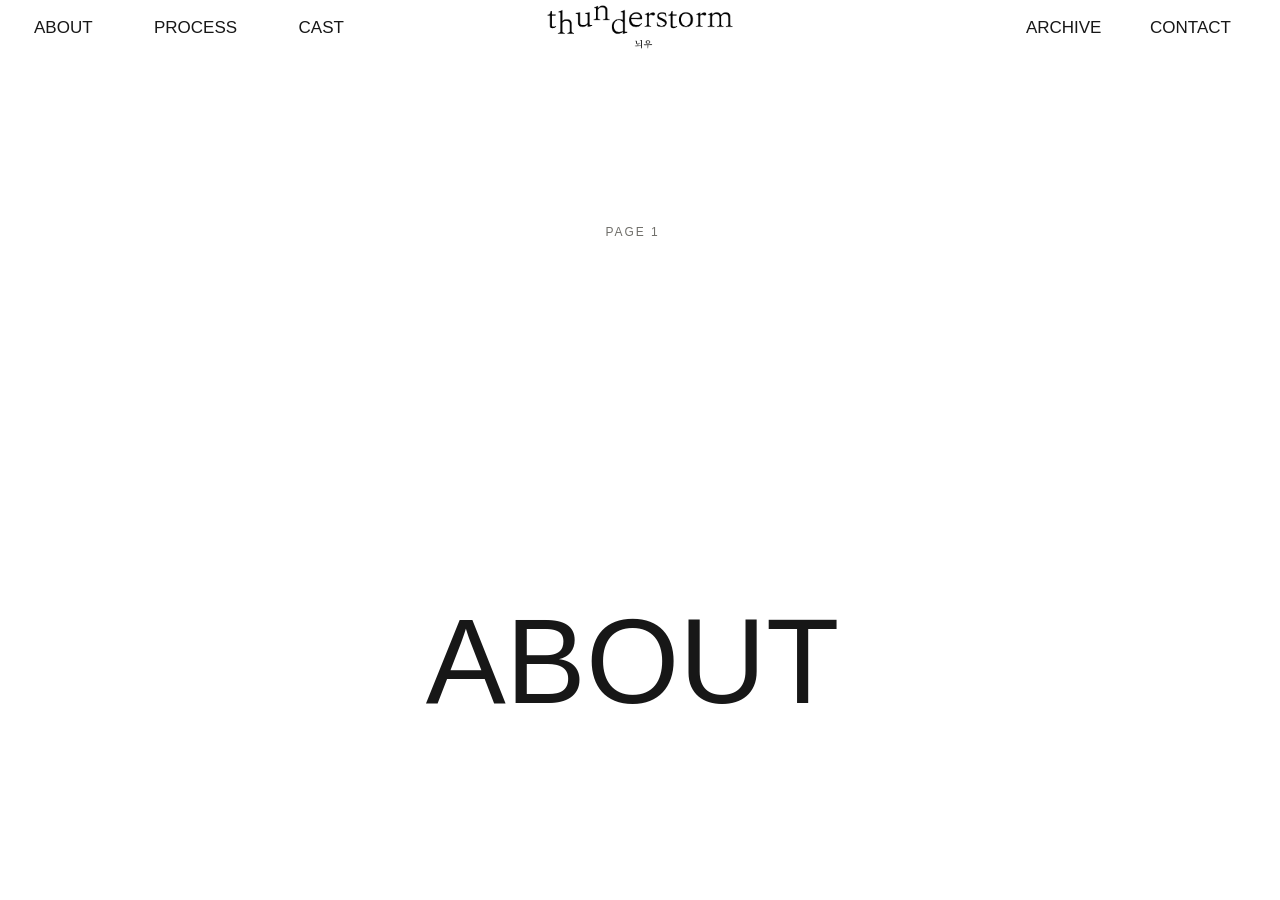
==== page1.html @ a6241298 "Add website files" ====
<!doctype html>
<html lang="ko">
  <head>
    <meta charset="UTF-8" />
    <meta name="viewport" content="width=device-width, initial-scale=1.0" />
    <title>연극 &lt;뇌우&gt;</title>
    <link rel="stylesheet" href="./styles.css" />
  </head>
  <body>
    <header class="site-header" aria-label="홈페이지 헤더">
      <nav class="header-nav header-nav-left" aria-label="주요 페이지">
        <a href="./page1.html">ABOUT</a>
        <a href="./page2.html">PROCESS</a>
        <a href="./page3.html">CAST</a>
      </nav>

      <a class="brand" href="./index.html" aria-label="연극 뇌우 홈">
        <img src="./assets/header-title.png" alt="thunderstorm 뇌우" />
      </a>

      <nav class="header-nav header-nav-right" aria-label="아카이브와 연락처">
        <a href="./page4.html">ARCHIVE</a>
        <a href="https://www.instagram.com/karts.thunderstorm?utm_source=ig_web_button_share_sheet&amp;igsh=ZDNlZDc0MzIxNw==" target="_blank" rel="noopener noreferrer">CONTACT</a>
      </nav>
    </header>

    <main class="subpage">
      <section class="subpage-title">
        <p>PAGE 1</p>
        <h1>ABOUT</h1>
      </section>
    </main>
      <script>
      const header = document.querySelector(".site-header");
      let lastScrollY = window.scrollY;

      window.addEventListener("scroll", () => {
        const currentScrollY = window.scrollY;
        const isScrollingDown = currentScrollY > lastScrollY;

        if (currentScrollY <= 8) {
          header.classList.remove("is-hidden");
        } else if (isScrollingDown && currentScrollY > 80) {
          header.classList.add("is-hidden");
        } else if (!isScrollingDown) {
          header.classList.remove("is-hidden");
        }

        lastScrollY = currentScrollY;
      }, { passive: true });
    </script>
  </body>
</html>
---- styles.css ----
:root {
  --paper: #ffffff;
  --ink: #171717;
  --muted: #706f6a;
  --line: rgba(23, 23, 23, 0.16);
  --veil: rgba(245, 245, 241, 0.55);
}

* {
  box-sizing: border-box;
}

html {
  scroll-behavior: smooth;
  scrollbar-gutter: stable;
}

body {
  margin: 0;
  background: #ffffff;
  color: var(--ink);
  font-family:
    "Helvetica Neue",
    Arial,
    "Apple SD Gothic Neo",
    "Noto Sans KR",
    sans-serif;
  letter-spacing: 0;
}

a {
  color: inherit;
  text-decoration: none;
}

.site-header {
  position: fixed;
  z-index: 50;
  top: 0;
  left: 0;
  display: flex;
  width: 100%;
  height: 54px;
  align-items: center;
  justify-content: center;
  padding: 4px 24px;
  background: #ffffff;
  transition: transform 420ms cubic-bezier(0.22, 1, 0.36, 1);
  will-change: transform;
}

.site-header.is-hidden {
  transform: translateY(-100%);
}

.header-nav {
  position: absolute;
  top: 50%;
  display: flex;
  align-items: center;
  gap: clamp(34px, 4.8vw, 76px);
  font-size: 17px;
  font-weight: 300;
  line-height: 1;
  letter-spacing: 0;
  transform: translateY(-50%);
}

.header-nav-left {
  left: 34px;
}

.header-nav-right {
  right: 34px;
  gap: clamp(28px, 3.8vw, 64px);
}

.header-nav a {
  position: relative;
  display: block;
}

.header-nav a::after {
  position: absolute;
  left: 0;
  bottom: -3px;
  width: 100%;
  height: 1px;
  content: "";
  background: currentColor;
  transform: scaleX(0);
  transform-origin: left center;
  transition: transform 240ms ease;
}

.header-nav a:hover::after,
.header-nav a:focus-visible::after {
  transform: scaleX(1);
}

.brand {
  position: fixed;
  z-index: 51;
  top: 27px;
  left: 50vw;
  display: inline-flex;
  align-items: center;
  justify-content: center;
  transform: translate(-50%, -50%);
}

.brand img {
  display: block;
  width: min(185px, 32vw);
  height: auto;
}

main {
  padding-top: 54px;
}

.hero {
  position: relative;
  display: grid;
  min-height: calc(100svh - 54px);
  grid-template-columns: repeat(3, 1fr);
  overflow: hidden;
  background: #d9d8d2;
}

.hero::after {
  display: none;
}

.hero-panel {
  position: relative;
  min-width: 0;
  min-height: calc(100svh - 54px);
  overflow: hidden;
  cursor: pointer;
}

.hero-panel img {
  width: 100%;
  height: 100%;
  display: block;
  object-fit: cover;
  filter: grayscale(1) contrast(0.94) brightness(0.92);
  transition: transform 700ms cubic-bezier(0.22, 1, 0.36, 1), filter 700ms cubic-bezier(0.22, 1, 0.36, 1);
}

.hero-panel:hover img,
.hero-panel:focus-visible img {
  transform: scale(1.08);
}

.hero-overlay {
  position: absolute;
  inset: 0;
  z-index: 2;
  display: flex;
  align-items: center;
  justify-content: center;
  gap: 28px;
  color: #ffffff;
  background: rgba(0, 0, 0, 0.7);
  opacity: 0;
  transition: opacity 420ms cubic-bezier(0.22, 1, 0.36, 1);
}

.hero-panel:hover .hero-overlay,
.hero-panel:focus-visible .hero-overlay {
  opacity: 1;
}

.hero-arrow {
  position: relative;
  display: block;
  width: min(250px, 42%);
  height: 1px;
  background: currentColor;
  transform: translateX(-16px);
  opacity: 0;
  transition: transform 520ms cubic-bezier(0.22, 1, 0.36, 1), opacity 420ms ease;
}

.hero-arrow::before,
.hero-arrow::after {
  position: absolute;
  right: -1px;
  width: 14px;
  height: 1px;
  content: "";
  background: currentColor;
  transform-origin: right center;
}

.hero-arrow::before {
  transform: rotate(38deg);
}

.hero-arrow::after {
  transform: rotate(-38deg);
}

.hero-title {
  display: block;
  min-width: 116px;
  font-size: 20px;
  font-weight: 400;
  line-height: 1;
  letter-spacing: 0;
  transform: translateY(8px);
  opacity: 0;
  transition: transform 520ms cubic-bezier(0.22, 1, 0.36, 1), opacity 420ms ease;
}

.hero-panel:hover .hero-arrow,
.hero-panel:focus-visible .hero-arrow {
  transform: translateX(0);
  opacity: 1;
}

.hero-panel:hover .hero-title,
.hero-panel:focus-visible .hero-title {
  transform: translateY(0);
  opacity: 1;
}

.hero-panel-left img {
  object-position: 50% 50%;
}

.hero-panel-center,
.hero-panel-right {
  border-left: 1px solid rgba(255, 255, 255, 0.42);
}

.hero-panel-center img {
  object-position: 48% 50%;
}

.hero-panel-right img {
  object-position: 50% 50%;
}

.intro {
  display: grid;
  grid-template-columns: minmax(0, 1.15fr) minmax(280px, 0.85fr);
  gap: 48px;
  padding: 96px 6vw 72px;
  border-bottom: 1px solid var(--line);
}

.section-kicker {
  margin: 0 0 18px;
  color: var(--muted);
  font-size: 13px;
  font-weight: 700;
  letter-spacing: 0.14em;
  text-transform: uppercase;
}

.intro h2 {
  max-width: 780px;
  margin: 0;
  font-family: Georgia, "Times New Roman", "Apple SD Gothic Neo", serif;
  font-size: clamp(32px, 5vw, 68px);
  font-weight: 500;
  line-height: 1.05;
}

.intro > p {
  margin: 6px 0 0;
  color: #3c3b37;
  font-size: 17px;
  line-height: 1.8;
}

.feature-grid {
  display: grid;
  grid-template-columns: repeat(3, minmax(0, 1fr));
  border-bottom: 1px solid var(--line);
}

.feature-grid article {
  min-height: 250px;
  padding: 28px;
  border-right: 1px solid var(--line);
}

.feature-grid article:last-child {
  border-right: 0;
}

.feature-grid span {
  color: var(--muted);
  font-family: Georgia, "Times New Roman", serif;
  font-size: 15px;
}

.feature-grid h3 {
  margin: 72px 0 12px;
  font-family: Georgia, "Times New Roman", serif;
  font-size: 30px;
  font-weight: 500;
}

.feature-grid p {
  max-width: 320px;
  margin: 0;
  color: #55534e;
  line-height: 1.65;
}

.subpage {
  min-height: 100svh;
  padding-top: 54px;
  background: #ffffff;
}

.subpage-title {
  display: grid;
  min-height: calc(100svh - 54px);
  place-items: center;
  text-align: center;
}

.subpage-title p {
  margin: 0 0 12px;
  color: var(--muted);
  font-size: 12px;
  letter-spacing: 0.16em;
}

.subpage-title h1 {
  margin: 0;
  font-size: clamp(48px, 10vw, 120px);
  font-weight: 400;
}

@media (max-width: 920px) {
  .site-header {
    height: 54px;
    padding: 4px 16px;
  }

  .header-nav {
    gap: 16px;
    font-size: 9px;
  }

  .header-nav-left {
    left: 14px;
  }

  .header-nav-right {
    right: 14px;
    gap: 12px;
  }

  .hero {
    min-height: calc(100svh - 54px);
    grid-template-columns: 1fr;
  }

  .hero-panel {
    min-height: 31svh;
  }

  .brand img {
    width: min(185px, 49vw);
  }

  .hero-panel-center,
  .hero-panel-right {
    border-left: 0;
    border-top: 1px solid rgba(255, 255, 255, 0.42);
  }

  .intro,
  .feature-grid {
    grid-template-columns: 1fr;
  }

  .intro {
    gap: 24px;
    padding: 72px 20px 56px;
  }

  .feature-grid article {
    min-height: 210px;
    border-right: 0;
    border-bottom: 1px solid var(--line);
  }
}
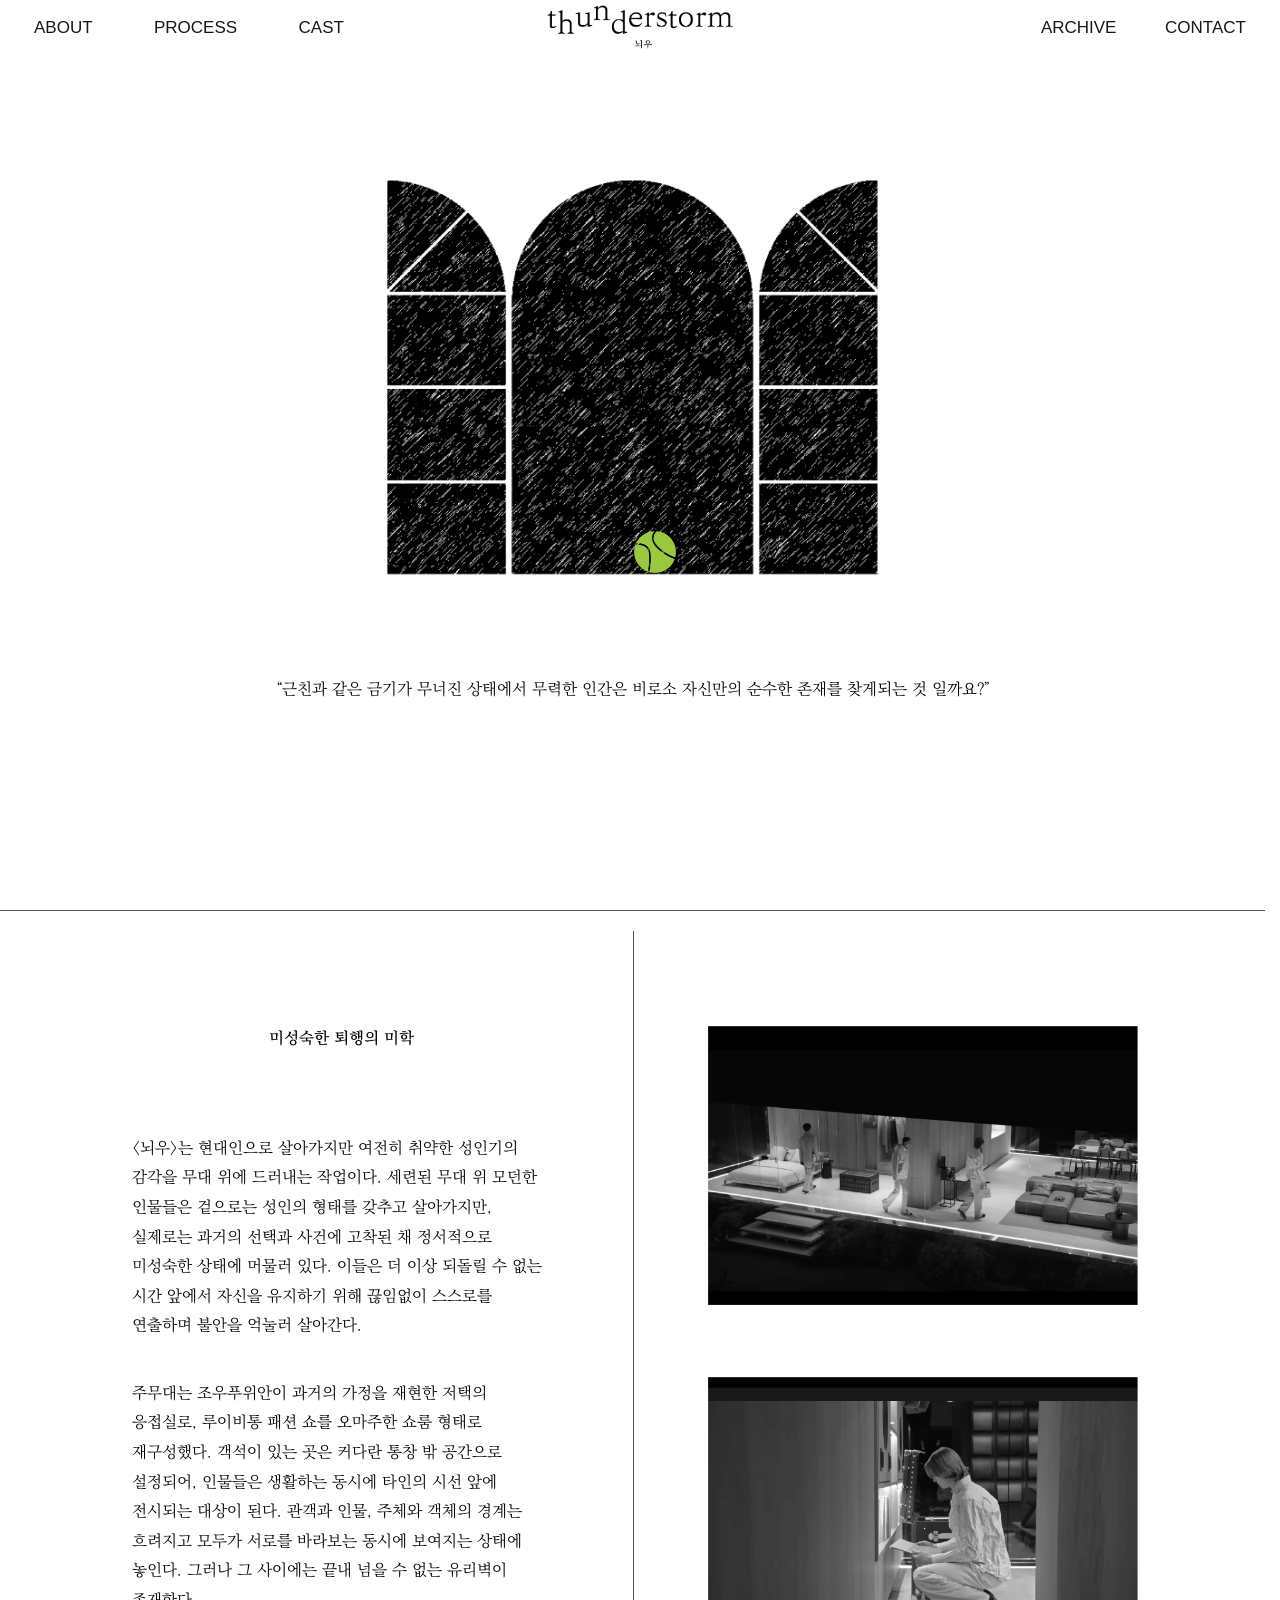
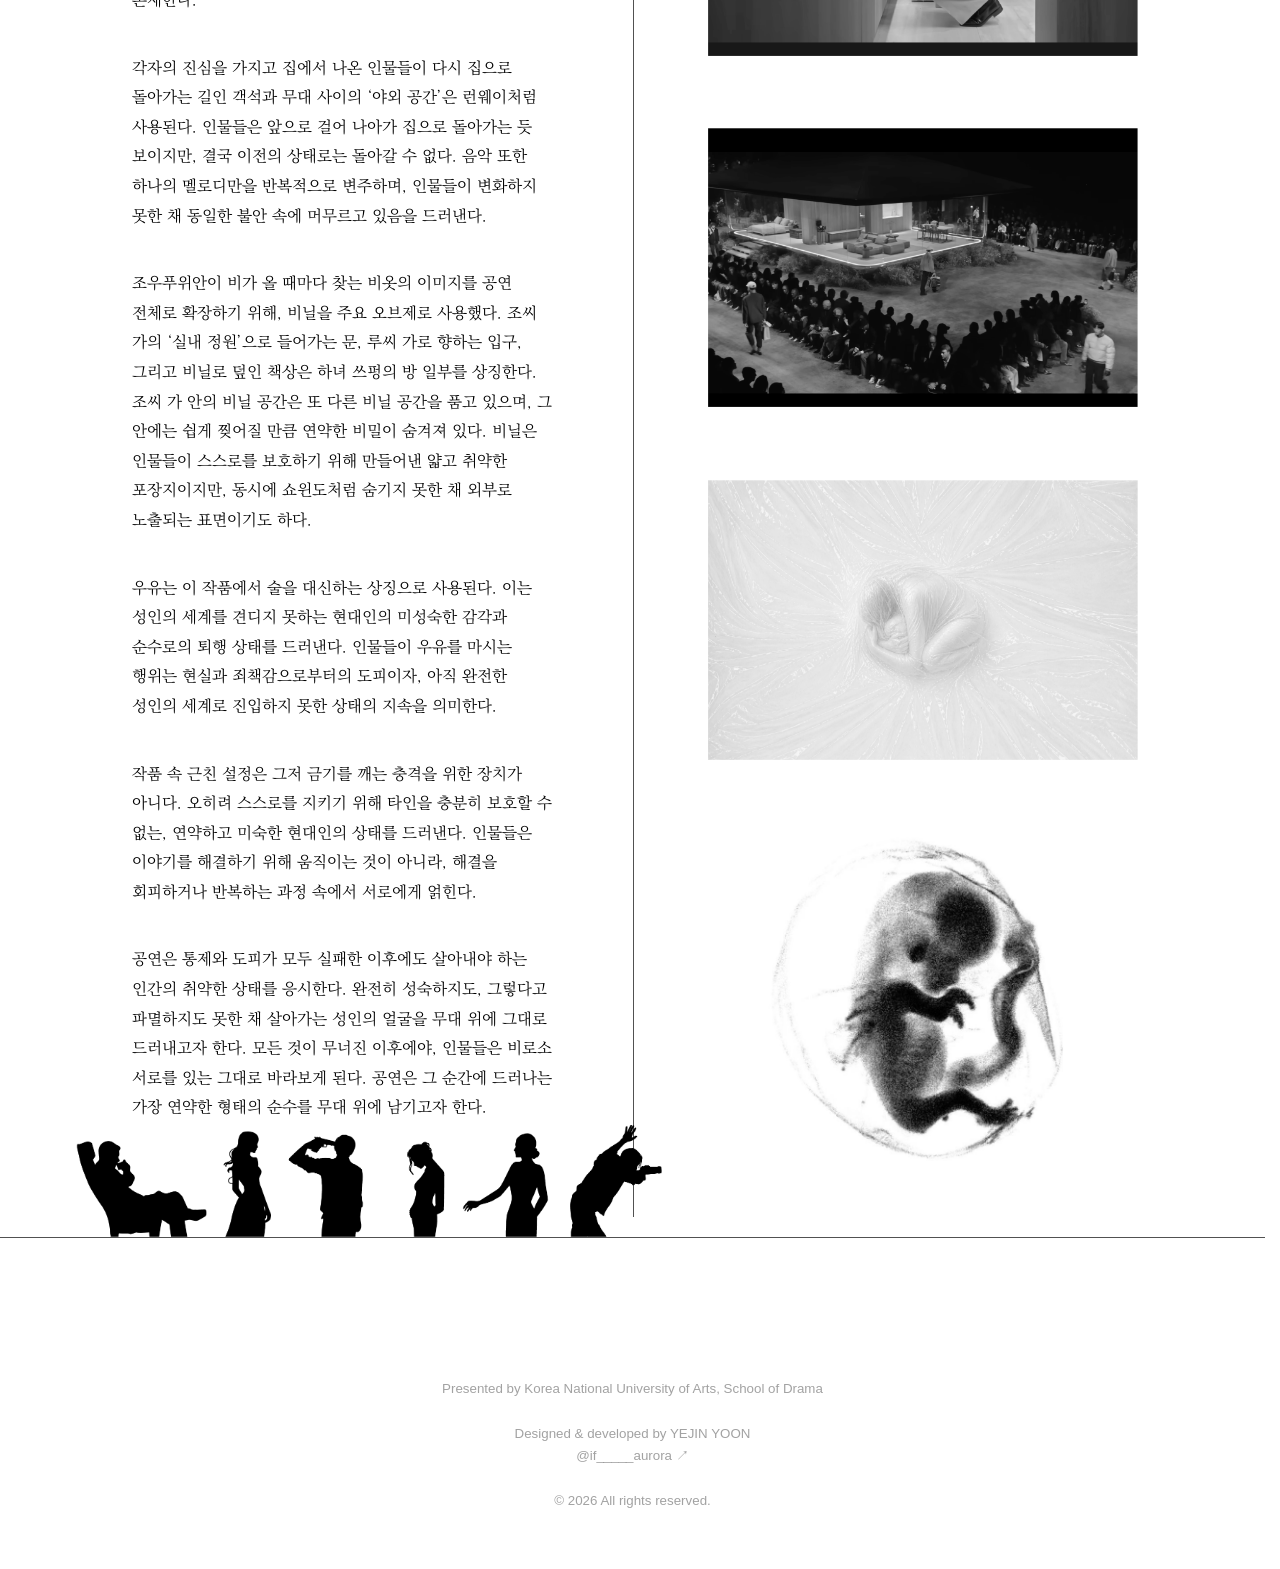
==== commit 8ad0bc10: "page1 done" ====
--- a/page1.html
+++ b/page1.html
@@ -24,12 +24,47 @@
       </nav>
     </header>
 
-    <main class="subpage">
-      <section class="subpage-title">
-        <p>PAGE 1</p>
-        <h1>ABOUT</h1>
+    <main class="about-page">
+      <section class="about-hero" aria-label="ABOUT 대표 이미지">
+        <div class="about-hero-stage">
+          <img class="about-window" src="./assets/page1/window.png" alt="검은 창문 그래픽" />
+          <img class="about-tennis-ball" src="./assets/page1/tennis-ball.png" alt="테니스공" />
+        </div>
+      </section>
+
+      <section class="about-question" aria-label="질문">
+        <p>“근친과 같은 금기가 무너진 상태에서 무력한 인간은 비로소 자신만의 순수한 존재를 찾게되는 것 일까요?”</p>
+      </section>
+
+      <section class="about-body" aria-label="미성숙한 퇴행의 미학">
+        <article class="about-text">
+          <h1>미성숙한 퇴행의 미학</h1>
+          <p>&lt;뇌우&gt;는 현대인으로 살아가지만 여전히 취약한 성인기의 감각을 무대 위에 드러내는 작업이다. 세련된 무대 위 모던한 인물들은 겉으로는 성인의 형태를 갖추고 살아가지만, 실제로는 과거의 선택과 사건에 고착된 채 정서적으로 미성숙한 상태에 머물러 있다. 이들은 더 이상 되돌릴 수 없는 시간 앞에서 자신을 유지하기 위해 끊임없이 스스로를 연출하며 불안을 억눌러 살아간다.</p>
+          <p>주무대는 조우푸위안이 과거의 가정을 재현한 저택의 응접실로, 루이비통 패션 쇼를 오마주한 쇼룸 형태로 재구성했다. 객석이 있는 곳은 커다란 통창 밖 공간으로 설정되어, 인물들은 생활하는 동시에 타인의 시선 앞에 전시되는 대상이 된다. 관객과 인물, 주체와 객체의 경계는 흐려지고 모두가 서로를 바라보는 동시에 보여지는 상태에 놓인다. 그러나 그 사이에는 끝내 넘을 수 없는 유리벽이 존재한다.</p>
+          <p>각자의 진심을 가지고 집에서 나온 인물들이 다시 집으로 돌아가는 길인 객석과 무대 사이의 ‘야외 공간’은 런웨이처럼 사용된다. 인물들은 앞으로 걸어 나아가 집으로 돌아가는 듯 보이지만, 결국 이전의 상태로는 돌아갈 수 없다. 음악 또한 하나의 멜로디만을 반복적으로 변주하며, 인물들이 변화하지 못한 채 동일한 불안 속에 머무르고 있음을 드러낸다.</p>
+          <p>조우푸위안이 비가 올 때마다 찾는 비옷의 이미지를 공연 전체로 확장하기 위해, 비닐을 주요 오브제로 사용했다. 조씨 가의 ‘실내 정원’으로 들어가는 문, 루씨 가로 향하는 입구, 그리고 비닐로 덮인 책상은 하녀 쓰펑의 방 일부를 상징한다. 조씨 가 안의 비닐 공간은 또 다른 비닐 공간을 품고 있으며, 그 안에는 쉽게 찢어질 만큼 연약한 비밀이 숨겨져 있다. 비닐은 인물들이 스스로를 보호하기 위해 만들어낸 얇고 취약한 포장지이지만, 동시에 쇼윈도처럼 숨기지 못한 채 외부로 노출되는 표면이기도 하다.</p>
+          <p>우유는 이 작품에서 술을 대신하는 상징으로 사용된다. 이는 성인의 세계를 견디지 못하는 현대인의 미성숙한 감각과 순수로의 퇴행 상태를 드러낸다. 인물들이 우유를 마시는 행위는 현실과 죄책감으로부터의 도피이자, 아직 완전한 성인의 세계로 진입하지 못한 상태의 지속을 의미한다.</p>
+          <p>작품 속 근친 설정은 그저 금기를 깨는 충격을 위한 장치가 아니다. 오히려 스스로를 지키기 위해 타인을 충분히 보호할 수 없는, 연약하고 미숙한 현대인의 상태를 드러낸다. 인물들은 이야기를 해결하기 위해 움직이는 것이 아니라, 해결을 회피하거나 반복하는 과정 속에서 서로에게 얽힌다.</p>
+          <p>공연은 통제와 도피가 모두 실패한 이후에도 살아내야 하는 인간의 취약한 상태를 응시한다. 완전히 성숙하지도, 그렇다고 파멸하지도 못한 채 살아가는 성인의 얼굴을 무대 위에 그대로 드러내고자 한다. 모든 것이 무너진 이후에야, 인물들은 비로소 서로를 있는 그대로 바라보게 된다. 공연은 그 순간에 드러나는 가장 연약한 형태의 순수를 무대 위에 남기고자 한다.</p>
+        </article>
+
+        <aside class="about-visuals" aria-label="페이지1 이미지 자료">
+          <img src="./assets/page1/runway-1.png" alt="무대 런웨이 이미지 1" />
+          <img src="./assets/page1/runway-2.png" alt="무대 런웨이 이미지 2" />
+          <img src="./assets/page1/runway-3.png" alt="무대 런웨이 이미지 3" />
+          <img src="./assets/page1/vinyl.png" alt="비닐 오브제 이미지" />
+          <img class="about-visual-fetus" src="./assets/page1/fetus.png" alt="태아 이미지" />
+        </aside>
+
+        <img class="about-people" src="./assets/page1/people.png" alt="인물 실루엣" />
       </section>
     </main>
+
+    <footer class="site-footer">
+      <p>Presented by Korea National University of Arts, School of Drama</p>
+      <p>Designed &amp; developed by YEJIN YOON<br /><a href="https://www.instagram.com/if_____aurora?utm_source=ig_web_button_share_sheet&amp;igsh=ZDNlZDc0MzIxNw==" target="_blank" rel="noopener noreferrer">@if_____aurora ↗</a></p>
+      <p>© 2026 All rights reserved.</p>
+    </footer>
       <script>
       const header = document.querySelector(".site-header");
       let lastScrollY = window.scrollY;
@@ -48,6 +83,45 @@
 
         lastScrollY = currentScrollY;
       }, { passive: true });
+
+      const pageOneBlurTargets = document.querySelectorAll(".about-window, .about-people");
+      const pageOneRevealTargets = document.querySelectorAll(".about-visuals img");
+      const pageOneSlowTargets = document.querySelectorAll(".about-question p");
+
+      pageOneBlurTargets.forEach((element) => {
+        element.classList.add("blur-reveal");
+      });
+
+      pageOneRevealTargets.forEach((element, index) => {
+        element.classList.add("reveal-text");
+        element.style.setProperty("--reveal-delay", Math.min(index * 60, 220) + "ms");
+      });
+
+      pageOneSlowTargets.forEach((element) => {
+        element.classList.add("slow-reveal");
+      });
+
+      if ("IntersectionObserver" in window) {
+        const pageOneRevealObserver = new IntersectionObserver((entries) => {
+          entries.forEach((entry) => {
+            if (entry.isIntersecting) {
+              entry.target.classList.add("is-visible");
+              pageOneRevealObserver.unobserve(entry.target);
+            }
+          });
+        }, {
+          threshold: 0.18,
+          rootMargin: "0px 0px -8% 0px",
+        });
+
+        pageOneBlurTargets.forEach((element) => pageOneRevealObserver.observe(element));
+        pageOneRevealTargets.forEach((element) => pageOneRevealObserver.observe(element));
+        pageOneSlowTargets.forEach((element) => pageOneRevealObserver.observe(element));
+      } else {
+        pageOneBlurTargets.forEach((element) => element.classList.add("is-visible"));
+        pageOneRevealTargets.forEach((element) => element.classList.add("is-visible"));
+        pageOneSlowTargets.forEach((element) => element.classList.add("is-visible"));
+      }
     </script>
   </body>
 </html>
--- a/styles.css
+++ b/styles.css
@@ -1,9 +1,34 @@
+@font-face {
+  font-family: "KoPub Batang";
+  src: url("assets/fonts/KoPubBatangPro-Light.otf") format("opentype");
+  font-weight: 300;
+  font-style: normal;
+  font-display: swap;
+}
+
+@font-face {
+  font-family: "KoPub Batang";
+  src: url("assets/fonts/KoPubBatangPro-Medium.otf") format("opentype");
+  font-weight: 400;
+  font-style: normal;
+  font-display: swap;
+}
+
+@font-face {
+  font-family: "KoPub Batang";
+  src: url("assets/fonts/KoPubBatangPro-Bold.otf") format("opentype");
+  font-weight: 700;
+  font-style: normal;
+  font-display: swap;
+}
+
 :root {
   --paper: #ffffff;
   --ink: #171717;
   --muted: #706f6a;
   --line: rgba(23, 23, 23, 0.16);
   --veil: rgba(245, 245, 241, 0.55);
+  --site-cursor: url("data:image/svg+xml,%3Csvg xmlns=%27http://www.w3.org/2000/svg%27 width=%2722%27 height=%2722%27 viewBox=%270 0 22 22%27%3E%3Ccircle cx=%2711%27 cy=%2711%27 r=%278%27 fill=%27%23b8ed14%27/%3E%3C/svg%3E") 11 11, auto;
 }
 
 * {
@@ -11,12 +36,18 @@
 }
 
 html {
+  width: 100%;
+  max-width: 100%;
+  overflow-x: hidden;
   scroll-behavior: smooth;
   scrollbar-gutter: stable;
 }
 
 body {
+  width: 100%;
+  max-width: 100%;
   margin: 0;
+  overflow-x: hidden;
   background: #ffffff;
   color: var(--ink);
   font-family:
@@ -31,6 +62,19 @@
 a {
   color: inherit;
   text-decoration: none;
+}
+
+p {
+  word-break: keep-all;
+  overflow-wrap: break-word;
+}
+
+html,
+body,
+a,
+button,
+.hero-panel {
+  cursor: var(--site-cursor);
 }
 
 .site-header {
@@ -137,7 +181,6 @@
   min-width: 0;
   min-height: calc(100svh - 54px);
   overflow: hidden;
-  cursor: pointer;
 }
 
 .hero-panel img {
@@ -244,73 +287,402 @@
   object-position: 50% 50%;
 }
 
-.intro {
+.home-quote {
   display: grid;
-  grid-template-columns: minmax(0, 1.15fr) minmax(280px, 0.85fr);
+  min-height: 82svh;
+  place-items: center;
+  padding: 120px 24px;
+  background: #ffffff;
+  text-align: center;
+}
+
+.home-quote p {
+  margin: 0;
+  color: #343434;
+  font-family: "KoPub Batang", "KoPub Batang Pro", "Noto Serif KR", serif;
+  font-size: 12pt;
+  font-weight: 300;
+  line-height: 1.7;
+}
+
+.ink-reveal {
+  opacity: 0;
+  filter: blur(18px) contrast(1.25);
+  transform: scale(0.985);
+  text-shadow: 0 0 26px rgba(52, 52, 52, 0.55);
+  transition:
+    opacity 4200ms cubic-bezier(0.16, 1, 0.3, 1),
+    filter 5200ms cubic-bezier(0.16, 1, 0.3, 1),
+    transform 5200ms cubic-bezier(0.16, 1, 0.3, 1),
+    text-shadow 5200ms cubic-bezier(0.16, 1, 0.3, 1);
+  will-change: opacity, filter, transform, text-shadow;
+}
+
+.ink-reveal.is-visible {
+  opacity: 1;
+  filter: blur(0) contrast(1);
+  transform: scale(1);
+  text-shadow: 0 0 0 rgba(52, 52, 52, 0);
+}
+
+.retriever-section {
+  overflow: hidden;
+  position: relative;
+  padding: 72px 0;
+  border-top: 1px solid rgba(23, 23, 23, 0.75);
+  border-bottom: 1px solid rgba(23, 23, 23, 0.75);
+  background: #ffffff;
+}
+
+.retriever-marquee {
+  overflow: hidden;
+  width: 100%;
+}
+
+.retriever-track {
+  --retriever-gap: clamp(36px, 6vw, 96px);
+  display: flex;
+  width: max-content;
+  align-items: center;
+  gap: var(--retriever-gap);
+  transform: translateX(0);
+  will-change: transform;
+}
+
+.retriever-group {
+  display: contents;
+}
+
+.retriever-track img {
+  display: block;
+  width: auto;
+  height: clamp(180px, 22vw, 310px);
+  object-fit: contain;
+  flex: 0 0 auto;
+}
+
+.retriever-note {
+  position: absolute;
+  left: 24px;
+  bottom: 12px;
+  width: auto;
+  margin: 0;
+  padding: 0;
+  color: rgba(23, 23, 23, 0.5);
+  font-family: "Helvetica Neue", Arial, "Apple SD Gothic Neo", "Noto Sans KR", sans-serif;
+  font-size: 8pt;
+  font-weight: 300;
+  line-height: 1.5;
+  text-align: left;
+}
+
+.performance-section {
+  padding: 170px 0 96px;
+  background: #ffffff;
+}
+
+.performance-card {
+  width: 100%;
+  margin: 0;
+  padding: 0;
+  border-radius: 0;
+  background: transparent;
+  color: #000000;
+  font-family: "KoPub Batang", "KoPub Batang Pro", "Noto Serif KR", serif;
+  font-size: 12pt;
+  font-weight: 300;
+  line-height: 1.6;
+  text-align: center;
+}
+
+.performance-card h2,
+.performance-card h3,
+.performance-card p {
+  margin: 0;
+  font: inherit;
+  color: inherit;
+}
+
+.performance-card h2 {
+  margin-bottom: 86px;
+  font-size: calc(1em + 1.5pt);
+}
+
+.blur-reveal {
+  opacity: 0;
+  filter: blur(18px);
+  transition:
+    opacity 1800ms cubic-bezier(0.22, 1, 0.36, 1),
+    filter 2200ms cubic-bezier(0.22, 1, 0.36, 1);
+  will-change: opacity, filter;
+}
+
+.blur-reveal.is-visible {
+  opacity: 1;
+  filter: blur(0);
+}
+
+.slow-reveal {
+  opacity: 0;
+  filter: blur(8px);
+  transform: translateY(14px);
+  transition:
+    opacity 2200ms cubic-bezier(0.16, 1, 0.3, 1),
+    filter 2600ms cubic-bezier(0.16, 1, 0.3, 1),
+    transform 2600ms cubic-bezier(0.16, 1, 0.3, 1);
+  will-change: opacity, filter, transform;
+}
+
+.slow-reveal.is-visible {
+  opacity: 1;
+  filter: blur(0);
+  transform: translateY(0);
+}
+
+.reveal-text {
+  opacity: 0;
+  filter: blur(4px);
+  transform: translateY(22px);
+  transition:
+    opacity 900ms cubic-bezier(0.22, 1, 0.36, 1),
+    filter 900ms cubic-bezier(0.22, 1, 0.36, 1),
+    transform 900ms cubic-bezier(0.22, 1, 0.36, 1);
+  transition-delay: var(--reveal-delay, 0ms);
+  will-change: opacity, filter, transform;
+}
+
+.reveal-text.is-visible {
+  opacity: 1;
+  filter: blur(0);
+  transform: translateY(0);
+}
+
+@media (prefers-reduced-motion: reduce) {
+  .reveal-text {
+    opacity: 1;
+    filter: none;
+    transform: none;
+    transition: none;
+  }
+
+
+  .slow-reveal {
+    opacity: 1;
+    filter: none;
+    transform: none;
+    transition: none;
+  }
+
+  .blur-reveal {
+    opacity: 1;
+    filter: none;
+    transition: none;
+  }
+
+  .ink-reveal {
+    opacity: 1;
+    filter: none;
+    transform: none;
+    text-shadow: none;
+    transition: none;
+  }
+
+}
+
+.info-list {
+  display: grid;
+  width: min(680px, 100%);
+  margin: 0 auto;
   gap: 48px;
-  padding: 96px 6vw 72px;
-  border-bottom: 1px solid var(--line);
-}
-
-.section-kicker {
-  margin: 0 0 18px;
-  color: var(--muted);
-  font-size: 13px;
-  font-weight: 700;
-  letter-spacing: 0.14em;
-  text-transform: uppercase;
-}
-
-.intro h2 {
-  max-width: 780px;
+}
+
+.info-row {
+  display: grid;
+  grid-template-columns: 170px minmax(0, 1fr);
+  gap: 48px;
+  text-align: left;
+}
+
+.info-row > p {
+  justify-self: start;
+}
+
+.mobile-only {
+  display: none;
+}
+
+.runtime-lines {
+  width: max-content;
+  justify-self: center;
+  text-align: right;
+}
+
+.ticket-info {
+  width: min(760px, 100%);
+  margin: 190px auto 0;
+  text-align: center;
+}
+
+.ticket-info h2 {
+  margin-bottom: 54px;
+  text-align: center;
+}
+
+.ticket-info h3 {
+  margin-bottom: 48px;
+  text-align: center;
+}
+
+.ticket-info p + p {
+  margin-top: 34px;
+}
+
+.performance-card {
+  padding: 0;
+  border-radius: 0;
+  background: transparent;
+}
+
+.performance-layout {
+  display: grid;
+  grid-template-columns: minmax(300px, 0.95fr) minmax(420px, 1fr);
+  align-items: stretch;
+  border-top: 1px solid rgba(23, 23, 23, 0.75);
+}
+
+.performance-layout-bottom {
+  border-bottom: 0;
+}
+
+.poster-frame {
+  display: flex;
+  min-width: 0;
   margin: 0;
-  font-family: Georgia, "Times New Roman", "Apple SD Gothic Neo", serif;
-  font-size: clamp(32px, 5vw, 68px);
-  font-weight: 500;
-  line-height: 1.05;
-}
-
-.intro > p {
-  margin: 6px 0 0;
-  color: #3c3b37;
-  font-size: 17px;
-  line-height: 1.8;
-}
-
-.feature-grid {
-  display: grid;
-  grid-template-columns: repeat(3, minmax(0, 1fr));
-  border-bottom: 1px solid var(--line);
-}
-
-.feature-grid article {
-  min-height: 250px;
-  padding: 28px;
-  border-right: 1px solid var(--line);
-}
-
-.feature-grid article:last-child {
-  border-right: 0;
-}
-
-.feature-grid span {
-  color: var(--muted);
-  font-family: Georgia, "Times New Roman", serif;
-  font-size: 15px;
-}
-
-.feature-grid h3 {
-  margin: 72px 0 12px;
-  font-family: Georgia, "Times New Roman", serif;
-  font-size: 30px;
-  font-weight: 500;
-}
-
-.feature-grid p {
-  max-width: 320px;
+  padding: clamp(42px, 5vw, 72px) clamp(28px, 5vw, 72px);
+  align-items: center;
+  justify-content: center;
+}
+
+.poster-frame img {
+  display: block;
+  width: min(82%, 520px);
+  height: auto;
+}
+
+.performance-info-panel,
+.poster-frame-right,
+.synopsis-info {
+  position: relative;
+}
+
+.performance-info-panel::before,
+.poster-frame-right::before,
+.synopsis-info::before {
+  content: "";
+  position: absolute;
+  top: 20px;
+  bottom: 20px;
+  left: 0;
+  width: 1px;
+  background: rgba(23, 23, 23, 0.75);
+  pointer-events: none;
+}
+
+.performance-info-panel {
+  display: flex;
+  flex-direction: column;
+  justify-content: center;
+  padding: clamp(56px, 7vw, 100px) clamp(28px, 5vw, 72px);
+}
+
+.performance-info-panel h2 {
+  text-align: center;
+}
+
+.ticket-info {
+  display: flex;
+  width: auto;
   margin: 0;
-  color: #55534e;
-  line-height: 1.65;
+  flex-direction: column;
+  justify-content: center;
+  padding: clamp(64px, 8vw, 120px) clamp(28px, 6vw, 82px);
+  text-align: center;
+}
+
+.poster-frame-right img {
+  width: min(76%, 500px);
+}
+
+.synopsis-layout {
+  border-bottom: 1px solid rgba(23, 23, 23, 0.75);
+}
+
+.synopsis-info {
+  display: flex;
+  flex-direction: column;
+  justify-content: center;
+  padding: clamp(72px, 8vw, 120px) clamp(32px, 6vw, 92px);
+  text-align: left;
+}
+
+.synopsis-info h2 {
+  margin-bottom: 72px;
+  text-align: center;
+}
+
+.synopsis-info p {
+  width: min(680px, 100%);
+  margin-right: auto;
+  margin-left: auto;
+  line-height: 2;
+}
+
+.synopsis-info p + p {
+  margin-top: 54px;
+}
+
+.moving-poster-panel {
+  display: flex;
+  align-items: center;
+  justify-content: center;
+  padding: clamp(64px, 7vw, 112px) clamp(28px, 5vw, 72px);
+}
+
+.moving-poster-video {
+  display: block;
+  width: min(76%, 500px);
+  height: auto;
+  background: #b8ed14;
+  object-fit: contain;
+}
+
+.site-footer {
+  padding: 140px 24px 56px;
+  background: #ffffff;
+  color: rgba(23, 23, 23, 0.4);
+  font-family: "Helvetica Neue", Arial, "Apple SD Gothic Neo", "Noto Sans KR", sans-serif;
+  font-size: 10pt;
+  font-weight: 300;
+  line-height: 1.7;
+  text-align: center;
+}
+
+.site-footer p {
+  margin: 0;
+}
+
+.site-footer p + p {
+  margin-top: 22px;
+}
+
+.site-footer a {
+  text-decoration: none;
+}
+
+.site-footer a:hover,
+.site-footer a:focus-visible {
+  text-decoration: underline;
+  text-underline-offset: 4px;
 }
 
 .subpage {
@@ -339,37 +711,226 @@
   font-weight: 400;
 }
 
+.about-page {
+  min-height: 100svh;
+  background: #ffffff;
+  color: #000000;
+  font-family: "KoPub Batang", "KoPub Batang Pro", "Noto Serif KR", serif;
+  font-size: 12pt;
+  font-weight: 300;
+  line-height: 1.85;
+}
+
+.about-hero {
+  display: flex;
+  min-height: clamp(360px, 45vw, 620px);
+  align-items: center;
+  justify-content: center;
+  padding: clamp(64px, 8vw, 110px) 24px 52px;
+  border-bottom: 0;
+}
+
+.about-hero-stage {
+  position: relative;
+  width: min(540px, 58vw);
+}
+
+.about-window {
+  display: block;
+  width: 100%;
+  height: auto;
+}
+
+.about-tennis-ball {
+  position: absolute;
+  right: 42%;
+  bottom: 5.8%;
+  display: block;
+  width: min(42px, 7.5vw);
+  height: auto;
+  transform: translateY(-580px) rotate(-40deg);
+  animation: tennis-fall 2100ms linear 360ms forwards;
+  will-change: transform;
+}
+
+@keyframes tennis-fall {
+  0% {
+    transform: translateY(-640px) rotate(-42deg);
+  }
+
+  58% {
+    transform: translateY(0) rotate(0deg);
+    animation-timing-function: cubic-bezier(0.12, 0.76, 0.34, 1);
+  }
+
+  68% {
+    transform: translateY(-18px) rotate(-8deg);
+  }
+
+  76% {
+    transform: translateY(0) rotate(0deg);
+  }
+
+  84% {
+    transform: translateY(-9px) rotate(5deg);
+  }
+
+  91% {
+    transform: translateY(0) rotate(0deg);
+  }
+
+  96% {
+    transform: translateY(-4px) rotate(-2deg);
+  }
+
+  100% {
+    transform: translateY(0) rotate(0deg);
+  }
+}
+
+.about-body {
+  position: relative;
+  display: grid;
+  grid-template-columns: minmax(320px, 1fr) minmax(300px, 1fr);
+  gap: clamp(60px, 8vw, 130px);
+  padding: clamp(86px, 9vw, 140px) clamp(48px, 8vw, 140px) 76px;
+  border-bottom: 1px solid rgba(23, 23, 23, 0.75);
+}
+
+.about-body::before {
+  content: "";
+  position: absolute;
+  top: 20px;
+  bottom: 20px;
+  left: 50%;
+  width: 1px;
+  background: rgba(23, 23, 23, 0.75);
+  pointer-events: none;
+}
+
+.about-text {
+  width: min(420px, 100%);
+  justify-self: center;
+}
+
+.about-text h1 {
+  width: 100%;
+  margin: 0 0 84px;
+  font: inherit;
+  font-weight: 400;
+  line-height: 1.5;
+  text-align: center;
+}
+
+.about-text p {
+  margin: 0;
+  text-align: left;
+}
+
+.about-text p + p {
+  margin-top: 38px;
+}
+
+.about-visuals {
+  display: grid;
+  width: min(430px, 100%);
+  align-self: center;
+  justify-self: center;
+  gap: 72px;
+}
+
+.about-visuals img {
+  display: block;
+  width: 100%;
+  height: auto;
+}
+
+.about-visual-fetus {
+  width: min(78%, 330px) !important;
+  justify-self: center;
+}
+
+.about-people {
+  position: absolute;
+  left: clamp(48px, 6vw, 112px);
+  bottom: 0;
+  display: block;
+  width: min(585px, 51vw);
+  height: auto;
+}
+
+.about-question {
+  display: flex;
+  min-height: 260px;
+  align-items: flex-start;
+  justify-content: center;
+  padding: 24px 24px 128px;
+  border-bottom: 1px solid rgba(23, 23, 23, 0.75);
+  text-align: center;
+}
+
+.about-question p {
+  position: relative;
+  top: 0;
+  width: min(860px, 100%);
+  margin: 0;
+}
+
 @media (max-width: 920px) {
   .site-header {
-    height: 54px;
-    padding: 4px 16px;
+    display: grid;
+    height: 132px;
+    grid-template-columns: repeat(5, auto);
+    grid-template-rows: 70px 42px;
+    align-content: center;
+    justify-content: center;
+    column-gap: clamp(18px, 5.4vw, 34px);
+    row-gap: 2px;
+    padding: 10px 14px 8px;
+  }
+
+  .brand {
+    position: static;
+    grid-column: 1 / -1;
+    grid-row: 1;
+    transform: none;
+  }
+
+  .brand img {
+    width: min(175px, 46vw);
   }
 
   .header-nav {
-    gap: 16px;
-    font-size: 9px;
-  }
-
-  .header-nav-left {
-    left: 14px;
-  }
-
-  .header-nav-right {
-    right: 14px;
-    gap: 12px;
+    position: static;
+    grid-row: 2;
+    display: contents;
+    font-size: 10.5px;
+    transform: none;
+  }
+
+  .header-nav a {
+    display: block;
+    align-self: center;
+    white-space: nowrap;
+  }
+
+  .header-nav-left a:nth-child(1) { grid-column: 1; }
+  .header-nav-left a:nth-child(2) { grid-column: 2; }
+  .header-nav-left a:nth-child(3) { grid-column: 3; }
+  .header-nav-right a:nth-child(1) { grid-column: 4; }
+  .header-nav-right a:nth-child(2) { grid-column: 5; }
+
+  main {
+    padding-top: 132px;
   }
 
   .hero {
-    min-height: calc(100svh - 54px);
+    min-height: calc(100svh - 132px);
     grid-template-columns: 1fr;
   }
 
   .hero-panel {
-    min-height: 31svh;
-  }
-
-  .brand img {
-    width: min(185px, 49vw);
+    min-height: calc((100svh - 132px) / 3);
   }
 
   .hero-panel-center,
@@ -378,19 +939,241 @@
     border-top: 1px solid rgba(255, 255, 255, 0.42);
   }
 
-  .intro,
-  .feature-grid {
+  .home-quote {
+    min-height: 76svh;
+    padding: 96px 20px;
+  }
+
+  .home-quote p {
+    font-size: 11pt;
+  }
+
+  .retriever-section {
+    padding: 48px 0;
+  }
+
+  .retriever-track {
+    --retriever-gap: 32px;
+  }
+
+  .retriever-track img {
+    height: clamp(130px, 36vw, 190px);
+  }
+
+
+  .retriever-note {
+    left: 16px;
+    bottom: 10px;
+    font-size: 7.5pt;
+    text-align: left;
+  }
+
+  .performance-section {
+    padding: 110px 0 72px;
+  }
+
+  .performance-card {
+    padding: 0;
+    border-radius: 0;
+    background: transparent;
+    font-size: 10pt;
+  }
+
+  .performance-card h2 {
+    margin-bottom: 52px;
+  }
+
+  .info-list {
+    gap: 36px;
+  }
+
+  .info-row {
     grid-template-columns: 1fr;
-  }
-
-  .intro {
-    gap: 24px;
-    padding: 72px 20px 56px;
-  }
-
-  .feature-grid article {
-    min-height: 210px;
-    border-right: 0;
-    border-bottom: 1px solid var(--line);
-  }
-}
+    gap: 10px;
+    text-align: center;
+  }
+
+  .info-row > p {
+    justify-self: center;
+  }
+
+  .mobile-only {
+    display: block;
+  }
+
+  .ticket-info {
+    margin-top: 112px;
+  }
+
+  .ticket-info h2 {
+    margin-bottom: 40px;
+  }
+
+  .ticket-info h3 {
+    margin-bottom: 34px;
+  }
+
+  .ticket-info p + p {
+    margin-top: 26px;
+  }
+
+  .performance-layout {
+    grid-template-columns: 1fr;
+  }
+
+  .performance-info-panel,
+  .poster-frame-right,
+  .synopsis-info {
+    border-top: 1px solid rgba(23, 23, 23, 0.75);
+  }
+
+  .performance-info-panel::before,
+  .poster-frame-right::before,
+  .synopsis-info::before {
+    display: none;
+  }
+
+  .poster-frame {
+    padding: 42px 20px;
+  }
+
+  .poster-frame img,
+  .poster-frame-right img,
+  .moving-poster-video {
+    width: min(82%, 360px);
+  }
+
+  .performance-info-panel {
+    padding: 56px 20px;
+  }
+
+  .ticket-info {
+    margin-top: 0;
+    padding: 64px 20px;
+  }
+
+  .synopsis-info {
+    padding: 64px 24px;
+    text-align: center;
+  }
+
+  .synopsis-info h2 {
+    margin-bottom: 44px;
+  }
+
+  .synopsis-info p {
+    line-height: 1.9;
+    text-align: center;
+  }
+
+  .synopsis-info p + p {
+    margin-top: 34px;
+  }
+
+  .moving-poster-panel {
+    padding: 42px 20px 64px;
+  }
+
+  .about-page {
+    font-size: 10.5pt;
+    line-height: 1.85;
+  }
+
+  .about-hero {
+    min-height: 0;
+    padding: 34px 14px 36px;
+    border-bottom: 1px solid rgba(23, 23, 23, 0.75);
+  }
+
+  .about-hero-stage {
+    width: min(86vw, 360px);
+  }
+
+  .about-tennis-ball {
+    width: min(28px, 7.5vw);
+  }
+
+  .about-body {
+    display: flex;
+    flex-direction: column;
+    gap: 0;
+    padding: 58px 26px 0;
+    border-bottom: 1px solid rgba(23, 23, 23, 0.75);
+  }
+
+  .about-body::before {
+    display: none;
+  }
+
+  .about-text {
+    display: contents;
+    width: 100%;
+  }
+
+  .about-text h1 {
+    order: 1;
+    margin: 0 0 46px;
+    text-align: center;
+  }
+
+  .about-text p {
+    width: min(100%, 360px);
+    margin-right: auto;
+    margin-left: auto;
+    text-align: center;
+  }
+
+  .about-text p + p {
+    margin-top: 0;
+  }
+
+  .about-text p:nth-of-type(1) { order: 2; }
+  .about-text p:nth-of-type(2) { order: 4; }
+  .about-text p:nth-of-type(3) { order: 6; }
+  .about-text p:nth-of-type(4) { order: 8; }
+  .about-text p:nth-of-type(5) { order: 10; }
+  .about-text p:nth-of-type(6) { order: 12; }
+  .about-text p:nth-of-type(7) { order: 14; }
+
+  .about-visuals {
+    display: contents;
+    width: 100%;
+  }
+
+  .about-visuals img {
+    width: min(100%, 360px);
+    margin: 42px auto 38px;
+  }
+
+  .about-visuals img:nth-child(1) { order: 3; }
+  .about-visuals img:nth-child(2) { order: 5; }
+  .about-visuals img:nth-child(3) { order: 7; }
+  .about-visuals img:nth-child(4) { order: 9; }
+  .about-visuals img:nth-child(5) { order: 13; }
+
+  .about-visual-fetus {
+    width: min(82%, 300px) !important;
+  }
+
+  .about-people {
+    position: static;
+    order: 15;
+    width: min(100%, 360px);
+    margin: 48px auto 0;
+  }
+
+  .about-question {
+    min-height: 220px;
+    padding: 58px 26px 82px;
+    font-size: 10.5pt;
+  }
+
+  .about-question p {
+    top: 0;
+  }
+
+  .site-footer {
+    padding: 104px 20px 44px;
+    font-size: 9.5pt;
+  }
+}
